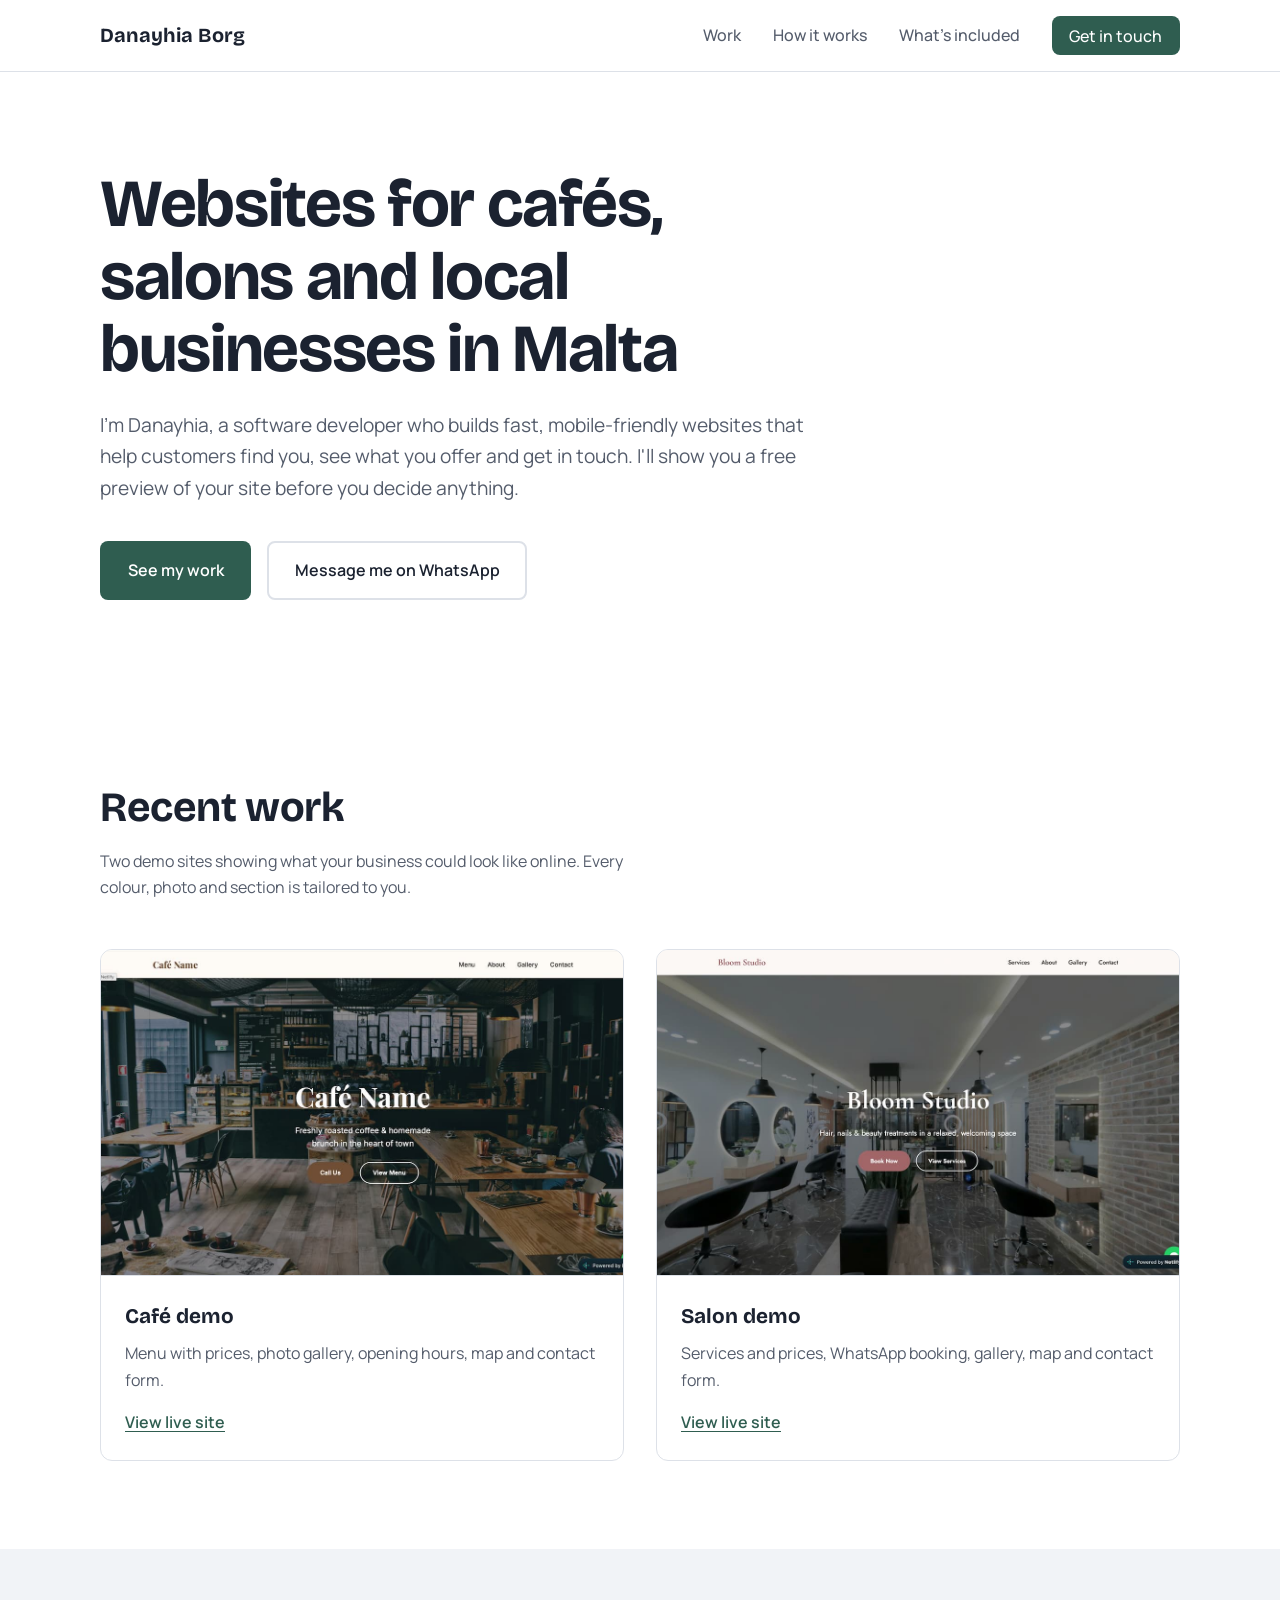
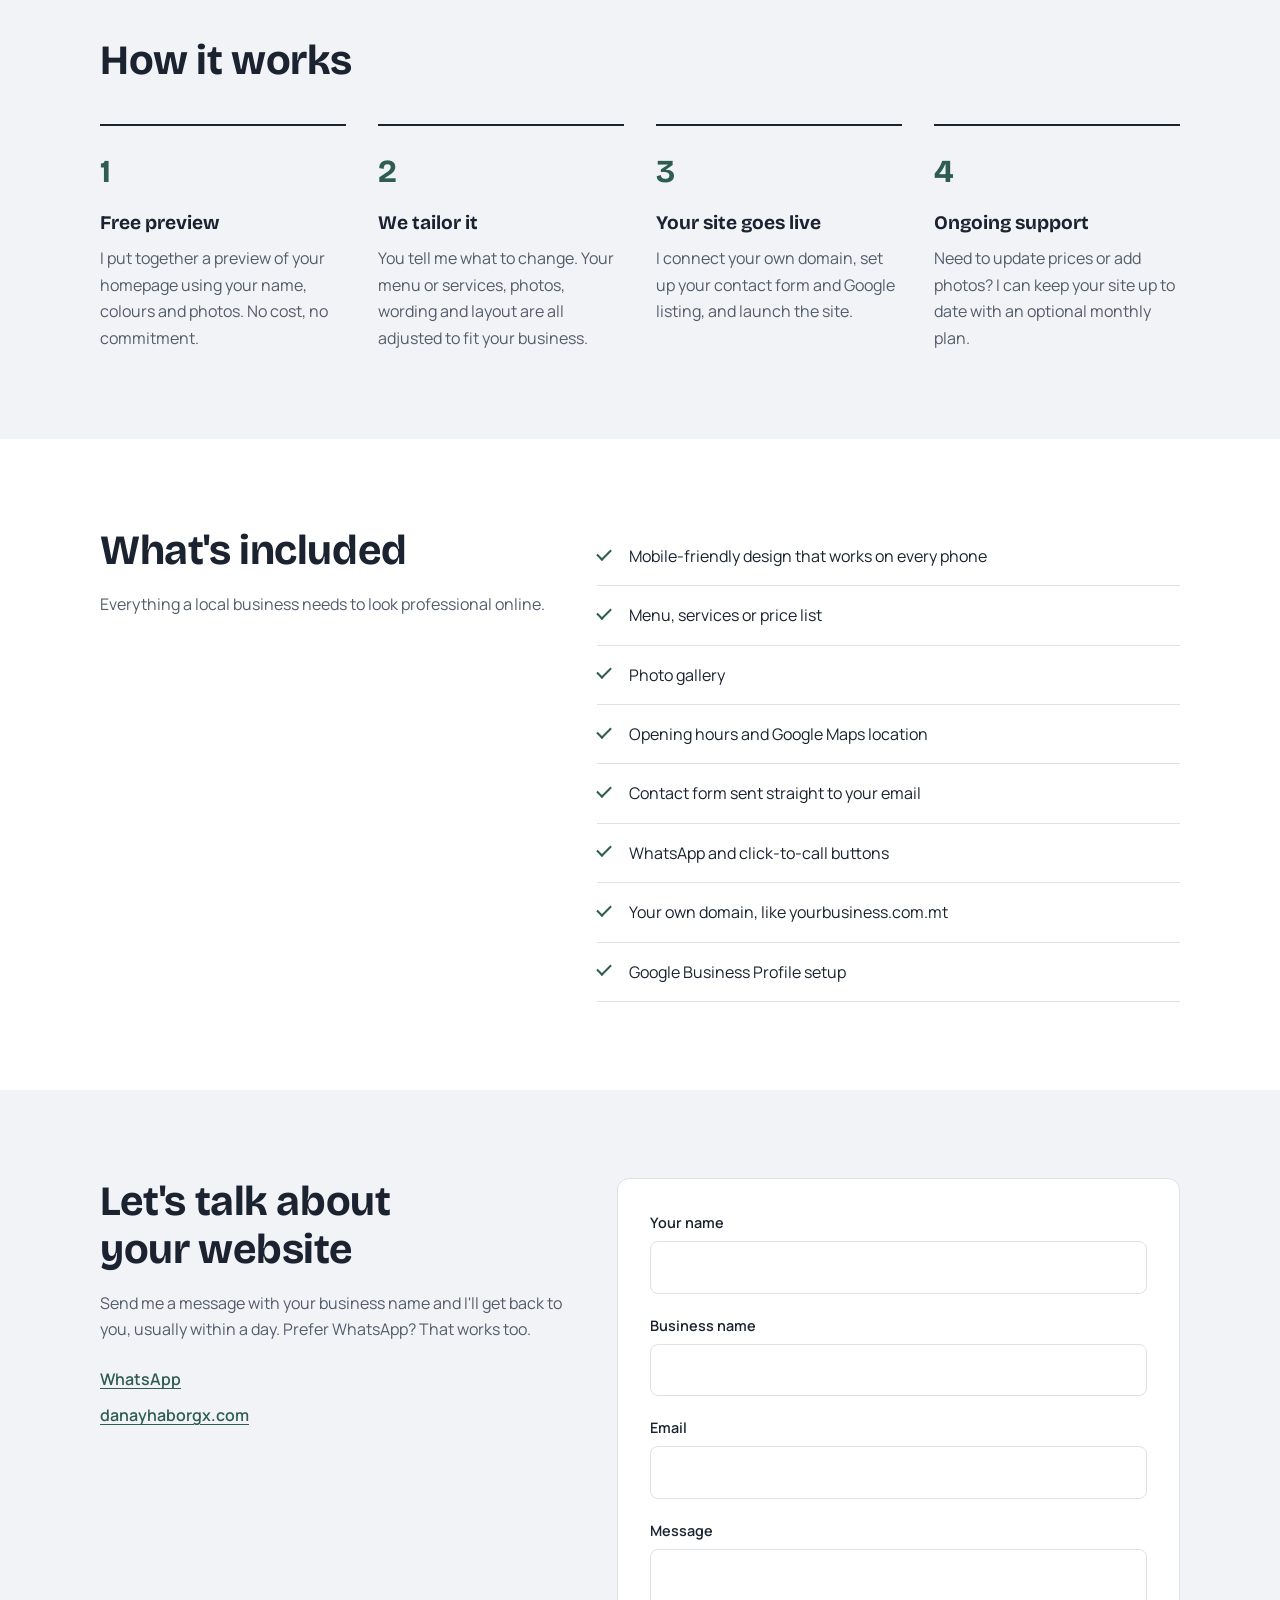
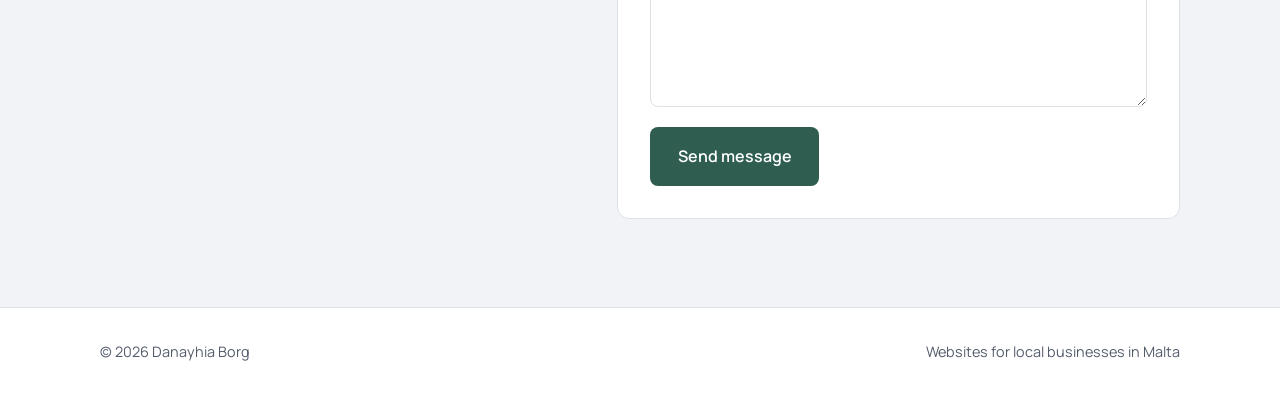
==== index.html @ 818ffad9 "Portofolio" ====
<!DOCTYPE html>
<html lang="en">

<head>
    <meta charset="UTF-8">
    <meta name="viewport" content="width=device-width, initial-scale=1.0">
    <title>Danayhia Borg | Websites for Local Businesses in Malta</title>
    <meta name="description" content="I design and build websites for cafés, salons and local businesses in Malta.">

    <link rel="preconnect" href="https://fonts.googleapis.com">
    <link rel="preconnect" href="https://fonts.gstatic.com" crossorigin>
    <link
        href="https://fonts.googleapis.com/css2?family=Bricolage+Grotesque:wght@600;700&family=Manrope:wght@400;500;600&display=swap"
        rel="stylesheet">
    <link rel="stylesheet" href="css/style.css">
</head>

<body>

    <header class="site-header">
        <div class="container header-inner">
            <a href="#" class="logo">Danayhia Borg</a>

            <button class="nav-toggle" aria-label="Open menu" aria-expanded="false">
                <span></span><span></span><span></span>
            </button>

            <nav class="site-nav">
                <ul>
                    <li><a href="#work">Work</a></li>
                    <li><a href="#process">How it works</a></li>
                    <li><a href="#included">What's included</a></li>
                    <li><a href="#contact" class="nav-cta">Get in touch</a></li>
                </ul>
            </nav>
        </div>
    </header>

    <main>

        <!-- ===== Hero ===== -->
        <section class="hero">
            <div class="container">
                <h1>Websites for cafés, salons and local businesses in Malta</h1>
                <p class="hero-text">I'm Danayhia, a software developer who builds fast, mobile-friendly websites that
                    help customers find you, see what you offer and get in touch. I'll show you a free preview of your
                    site before you decide anything.</p>
                <div class="hero-buttons">
                    <a href="#work" class="btn btn-primary">See my work</a>
                    <a href="https://wa.me/35699587318" class="btn btn-secondary" target="_blank" rel="noopener">Message
                        me on WhatsApp</a>
                </div>
            </div>
        </section>

        <!-- ===== Work ===== -->
        <section id="work" class="section">
            <div class="container">
                <h2 class="section-title">Recent work</h2>
                <p class="section-intro">Two demo sites showing what your business could look like online. Every colour,
                    photo and section is tailored to you.</p>

                <div class="work-grid">
                    <a href="https://cafe-demo-danayhia.netlify.app" class="work-card" target="_blank" rel="noopener">
                        <div class="work-image">
                            <img src="images/cafe-demo.png" alt="Homepage of the café demo website" loading="lazy">
                        </div>
                        <div class="work-info">
                            <h3>Café demo</h3>
                            <p>Menu with prices, photo gallery, opening hours, map and contact form.</p>
                            <span class="work-link">View live site</span>
                        </div>
                    </a>

                    <a href="https://salon-demo-danayhia.netlify.app" class="work-card" target="_blank" rel="noopener">
                        <div class="work-image">
                            <img src="images/salon-demo.png" alt="Homepage of the salon demo website" loading="lazy">
                        </div>
                        <div class="work-info">
                            <h3>Salon demo</h3>
                            <p>Services and prices, WhatsApp booking, gallery, map and contact form.</p>
                            <span class="work-link">View live site</span>
                        </div>
                    </a>
                </div>
            </div>
        </section>

        <!-- ===== How it works ===== -->
        <section id="process" class="section section-alt">
            <div class="container">
                <h2 class="section-title">How it works</h2>
                <ol class="steps">
                    <li>
                        <h3>Free preview</h3>
                        <p>I put together a preview of your homepage using your name, colours and photos. No cost, no
                            commitment.</p>
                    </li>
                    <li>
                        <h3>We tailor it</h3>
                        <p>You tell me what to change. Your menu or services, photos, wording and layout are all
                            adjusted to fit your business.</p>
                    </li>
                    <li>
                        <h3>Your site goes live</h3>
                        <p>I connect your own domain, set up your contact form and Google listing, and launch the site.
                        </p>
                    </li>
                    <li>
                        <h3>Ongoing support</h3>
                        <p>Need to update prices or add photos? I can keep your site up to date with an optional monthly
                            plan.</p>
                    </li>
                </ol>
            </div>
        </section>

        <!-- ===== What's included ===== -->
        <section id="included" class="section">
            <div class="container included-grid">
                <div>
                    <h2 class="section-title">What's included</h2>
                    <p class="section-intro">Everything a local business needs to look professional online.</p>
                </div>
                <ul class="included-list">
                    <li>Mobile-friendly design that works on every phone</li>
                    <li>Menu, services or price list</li>
                    <li>Photo gallery</li>
                    <li>Opening hours and Google Maps location</li>
                    <li>Contact form sent straight to your email</li>
                    <li>WhatsApp and click-to-call buttons</li>
                    <li>Your own domain, like yourbusiness.com.mt</li>
                    <li>Google Business Profile setup</li>
                </ul>
            </div>
        </section>

        <!-- ===== Contact ===== -->
        <section id="contact" class="section section-alt">
            <div class="container contact-grid">
                <div class="contact-text">
                    <h2 class="section-title">Let's talk about your website</h2>
                    <p>Send me a message with your business name and I'll get back to you, usually within a day. Prefer
                        WhatsApp? That works too.</p>
                    <ul class="contact-links">
                        <li><a href="https://wa.me/35699587318" target="_blank" rel="noopener">WhatsApp</a></li>
                        <li><a href="mailto:danayhiaborgx.com">danayhaborgx.com</a></li>
                    </ul>
                </div>

                <form class="contact-form" action="https://formspree.io/f/https://formspree.io/f/mljgdgro" method="POST">
                    <label for="name">Your name</label>
                    <input type="text" id="name" name="name" required>

                    <label for="business">Business name</label>
                    <input type="text" id="business" name="business">

                    <label for="email">Email</label>
                    <input type="email" id="email" name="email" required>

                    <label for="message">Message</label>
                    <textarea id="message" name="message" rows="5" required></textarea>

                    <button type="submit" class="btn btn-primary">Send message</button>
                </form>
            </div>
        </section>

    </main>

    <footer class="site-footer">
        <div class="container footer-inner">
            <p>&copy; 2026 Danayhia Borg</p>
            <p>Websites for local businesses in Malta</p>
        </div>
    </footer>

    <script src="js/script.js"></script>
</body>

</html>
---- css/style.css ----
/* ===== Theme ===== */
:root {
    --ink: #1b2230;
    --ink-soft: #545c6b;
    --paper: #ffffff;
    --paper-alt: #f1f3f7;
    --accent: #2f5d50;
    --accent-dark: #234840;
    --line: #dde1e8;
    --heading-font: 'Bricolage Grotesque', sans-serif;
    --body-font: 'Manrope', sans-serif;
    --header-height: 72px;
}

/* ===== Reset & base ===== */
*,
*::before,
*::after {
    box-sizing: border-box;
    margin: 0;
    padding: 0;
}

html {
    scroll-behavior: smooth;
    scroll-padding-top: var(--header-height);
}

body {
    font-family: var(--body-font);
    color: var(--ink);
    background: var(--paper);
    line-height: 1.65;
}

img {
    max-width: 100%;
    display: block;
}

a {
    color: inherit;
    text-decoration: none;
}

a:focus-visible,
button:focus-visible {
    outline: 2px solid var(--accent);
    outline-offset: 3px;
}

.container {
    width: 90%;
    max-width: 1080px;
    margin: 0 auto;
}

/* ===== Header ===== */
.site-header {
    position: fixed;
    top: 0;
    left: 0;
    width: 100%;
    height: var(--header-height);
    background: rgba(255, 255, 255, 0.92);
    backdrop-filter: blur(8px);
    border-bottom: 1px solid var(--line);
    z-index: 100;
}

.header-inner {
    display: flex;
    align-items: center;
    justify-content: space-between;
    height: 100%;
}

.logo {
    font-family: var(--heading-font);
    font-size: 1.25rem;
    font-weight: 700;
}

.site-nav ul {
    list-style: none;
    display: flex;
    align-items: center;
    gap: 2rem;
}

.site-nav a {
    font-weight: 500;
    color: var(--ink-soft);
    transition: color 0.2s;
}

.site-nav a:hover {
    color: var(--ink);
}

.site-nav .nav-cta {
    background: var(--accent);
    color: var(--paper);
    padding: 0.55rem 1.1rem;
    border-radius: 8px;
}

.site-nav .nav-cta:hover {
    background: var(--accent-dark);
    color: var(--paper);
}

.nav-toggle {
    display: none;
}

/* ===== Hero ===== */
.hero {
    padding: calc(var(--header-height) + 6rem) 0 6rem;
}

.hero h1 {
    font-family: var(--heading-font);
    font-size: clamp(2.4rem, 6vw, 4.2rem);
    line-height: 1.08;
    letter-spacing: -0.02em;
    max-width: 16ch;
    margin-bottom: 1.5rem;
    text-wrap: balance;
}

.hero-text {
    font-size: clamp(1.05rem, 2vw, 1.2rem);
    color: var(--ink-soft);
    max-width: 60ch;
    margin-bottom: 2.25rem;
}

.hero-buttons {
    display: flex;
    flex-wrap: wrap;
    gap: 1rem;
}

/* ===== Buttons ===== */
.btn {
    display: inline-block;
    font: inherit;
    font-weight: 600;
    padding: 0.9rem 1.6rem;
    border-radius: 8px;
    border: 2px solid transparent;
    cursor: pointer;
    transition: background 0.2s, border-color 0.2s;
}

.btn-primary {
    background: var(--accent);
    color: var(--paper);
}

.btn-primary:hover {
    background: var(--accent-dark);
}

.btn-secondary {
    border-color: var(--line);
    color: var(--ink);
}

.btn-secondary:hover {
    border-color: var(--ink);
}

/* ===== Sections ===== */
.section {
    padding: 5.5rem 0;
}

.section-alt {
    background: var(--paper-alt);
}

.section-title {
    font-family: var(--heading-font);
    font-size: clamp(1.9rem, 4vw, 2.6rem);
    line-height: 1.15;
    letter-spacing: -0.01em;
    margin-bottom: 1rem;
    text-wrap: balance;
}

.section-intro {
    color: var(--ink-soft);
    max-width: 55ch;
    margin-bottom: 3rem;
}

/* ===== Work ===== */
.work-grid {
    display: grid;
    grid-template-columns: repeat(auto-fit, minmax(300px, 1fr));
    gap: 2rem;
}

.work-card {
    display: block;
    background: var(--paper);
    border: 1px solid var(--line);
    border-radius: 12px;
    overflow: hidden;
    transition: border-color 0.2s;
}

.work-card:hover {
    border-color: var(--ink);
}

.work-image {
    aspect-ratio: 16 / 10;
    overflow: hidden;
    border-bottom: 1px solid var(--line);
}

.work-image img {
    width: 100%;
    height: 100%;
    object-fit: cover;
    object-position: top;
}

.work-info {
    padding: 1.5rem;
}

.work-info h3 {
    font-family: var(--heading-font);
    font-size: 1.3rem;
    margin-bottom: 0.4rem;
}

.work-info p {
    color: var(--ink-soft);
    margin-bottom: 1rem;
}

.work-link {
    font-weight: 600;
    color: var(--accent);
    text-decoration: underline;
    text-underline-offset: 3px;
}

/* ===== How it works ===== */
.steps {
    list-style: none;
    counter-reset: step;
    display: grid;
    grid-template-columns: repeat(auto-fit, minmax(220px, 1fr));
    gap: 2rem;
    margin-top: 2.5rem;
}

.steps li {
    counter-increment: step;
    border-top: 2px solid var(--ink);
    padding-top: 1.25rem;
}

.steps li::before {
    content: counter(step);
    display: block;
    font-family: var(--heading-font);
    font-size: 2rem;
    font-weight: 700;
    color: var(--accent);
    margin-bottom: 0.5rem;
}

.steps h3 {
    font-family: var(--heading-font);
    font-size: 1.2rem;
    margin-bottom: 0.4rem;
}

.steps p {
    color: var(--ink-soft);
}

/* ===== What's included ===== */
.included-grid {
    display: grid;
    grid-template-columns: 1fr 1.3fr;
    gap: 3rem;
    align-items: start;
}

.included-list {
    list-style: none;
}

.included-list li {
    position: relative;
    padding: 1rem 0 1rem 2rem;
    border-bottom: 1px solid var(--line);
}

.included-list li::before {
    content: "";
    position: absolute;
    left: 0;
    top: 1.35rem;
    width: 0.9rem;
    height: 0.5rem;
    border-left: 2px solid var(--accent);
    border-bottom: 2px solid var(--accent);
    transform: rotate(-45deg);
}

/* ===== Contact ===== */
.contact-grid {
    display: grid;
    grid-template-columns: 1fr 1.2fr;
    gap: 3rem;
    align-items: start;
}

.contact-text p {
    color: var(--ink-soft);
    margin-bottom: 1.5rem;
}

.contact-links {
    list-style: none;
    display: grid;
    gap: 0.6rem;
}

.contact-links a {
    font-weight: 600;
    color: var(--accent);
    text-decoration: underline;
    text-underline-offset: 3px;
}

.contact-form {
    display: flex;
    flex-direction: column;
    background: var(--paper);
    border: 1px solid var(--line);
    border-radius: 12px;
    padding: 2rem;
}

.contact-form label {
    font-weight: 600;
    font-size: 0.9rem;
    margin-bottom: 0.4rem;
}

.contact-form input,
.contact-form textarea {
    font: inherit;
    padding: 0.75rem 1rem;
    margin-bottom: 1.25rem;
    border: 1px solid var(--line);
    border-radius: 8px;
    color: var(--ink);
    background: var(--paper);
}

.contact-form input:focus,
.contact-form textarea:focus {
    outline: none;
    border-color: var(--accent);
    box-shadow: 0 0 0 3px color-mix(in srgb, var(--accent) 20%, transparent);
}

.contact-form textarea {
    resize: vertical;
}

.contact-form button {
    align-self: flex-start;
}

/* ===== Footer ===== */
.site-footer {
    border-top: 1px solid var(--line);
    padding: 2rem 0;
    font-size: 0.9rem;
    color: var(--ink-soft);
}

.footer-inner {
    display: flex;
    justify-content: space-between;
    flex-wrap: wrap;
    gap: 1rem;
}

/* ===== Mobile ===== */
@media (max-width: 768px) {
    .nav-toggle {
        display: flex;
        flex-direction: column;
        gap: 5px;
        background: none;
        border: none;
        cursor: pointer;
    }

    .nav-toggle span {
        width: 25px;
        height: 3px;
        background: var(--ink);
        border-radius: 2px;
    }

    .site-nav {
        position: absolute;
        top: var(--header-height);
        left: 0;
        width: 100%;
        background: var(--paper);
        max-height: 0;
        overflow: hidden;
        transition: max-height 0.3s ease;
        border-bottom: 1px solid var(--line);
    }

    .site-nav.open {
        max-height: 320px;
    }

    .site-nav ul {
        flex-direction: column;
        gap: 0;
        padding: 1rem 0;
        text-align: center;
    }

    .site-nav a {
        display: block;
        padding: 0.75rem;
    }

    .site-nav .nav-cta {
        display: inline-block;
        margin-top: 0.5rem;
    }

    .hero {
        padding: calc(var(--header-height) + 3.5rem) 0 4rem;
    }

    .section {
        padding: 4rem 0;
    }

    .included-grid,
    .contact-grid {
        grid-template-columns: 1fr;
        gap: 1.5rem;
    }
}
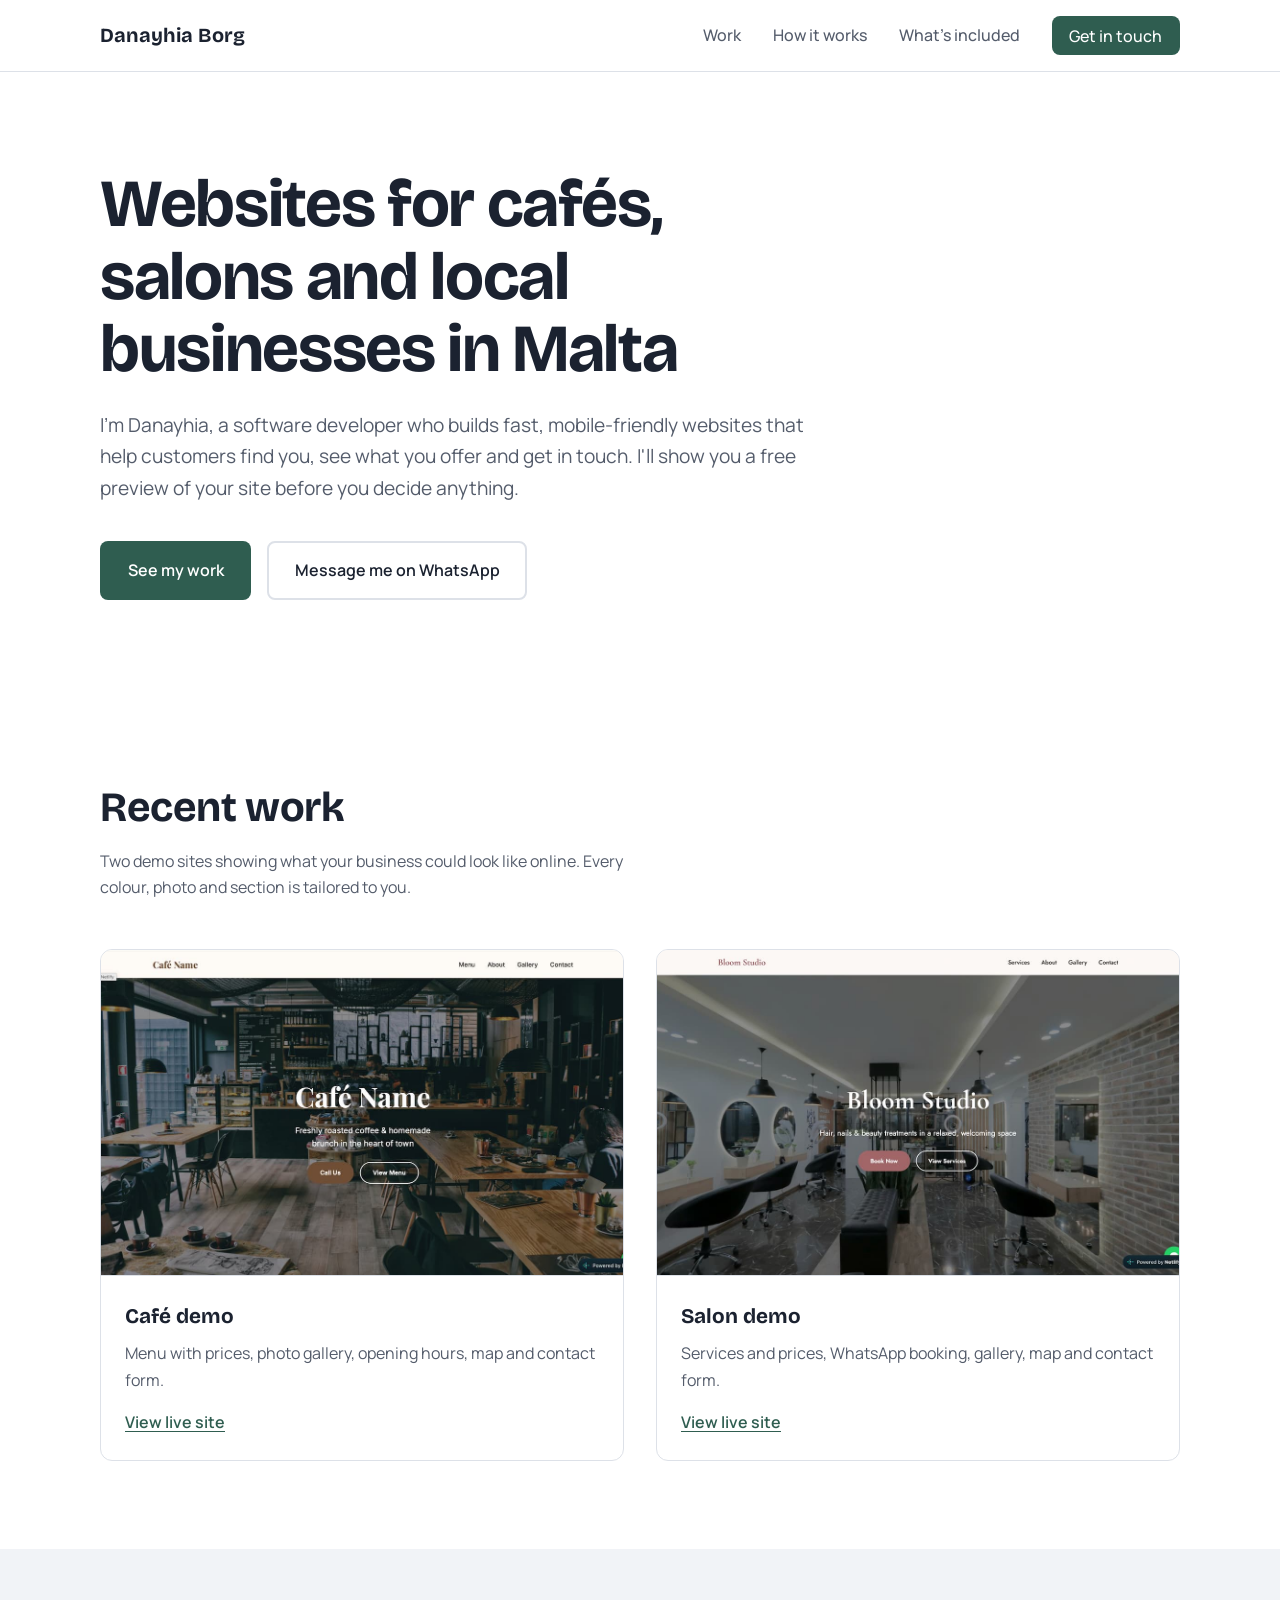
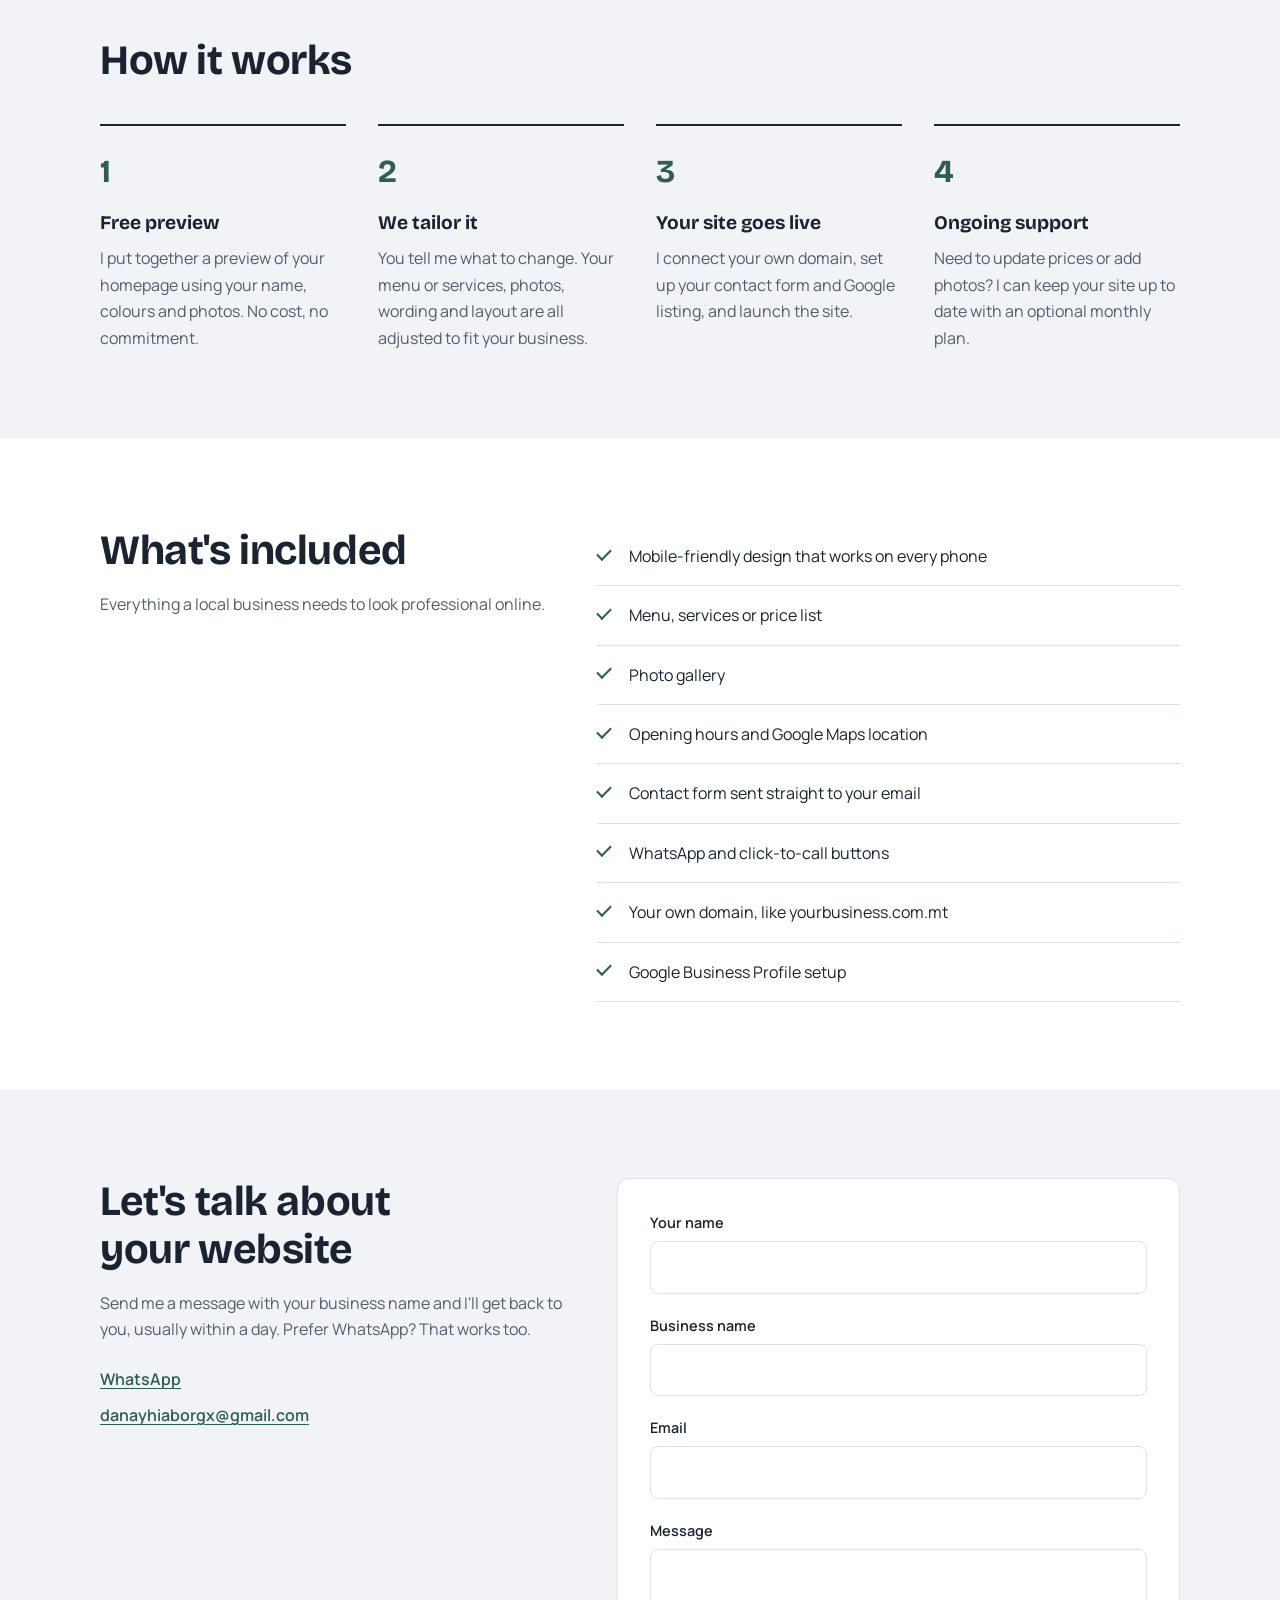
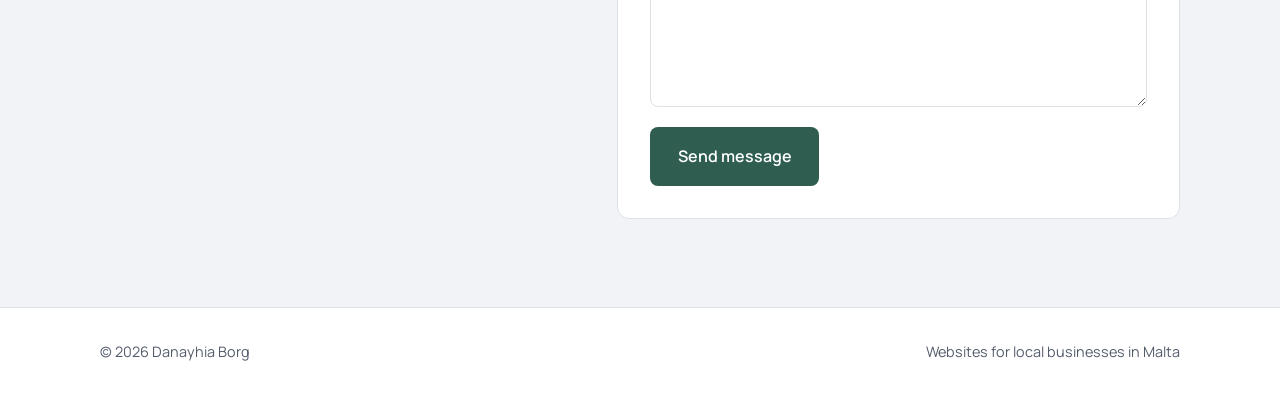
==== commit 8374a037: "Fixing error" ====
--- a/index.html
+++ b/index.html
@@ -144,7 +144,7 @@
                         WhatsApp? That works too.</p>
                     <ul class="contact-links">
                         <li><a href="https://wa.me/35699587318" target="_blank" rel="noopener">WhatsApp</a></li>
-                        <li><a href="mailto:danayhiaborgx.com">danayhaborgx.com</a></li>
+                        <li><a href="mailto:danayhiaborgx@gmail.com">danayhiaborgx@gmail.com</a></li>
                     </ul>
                 </div>
 
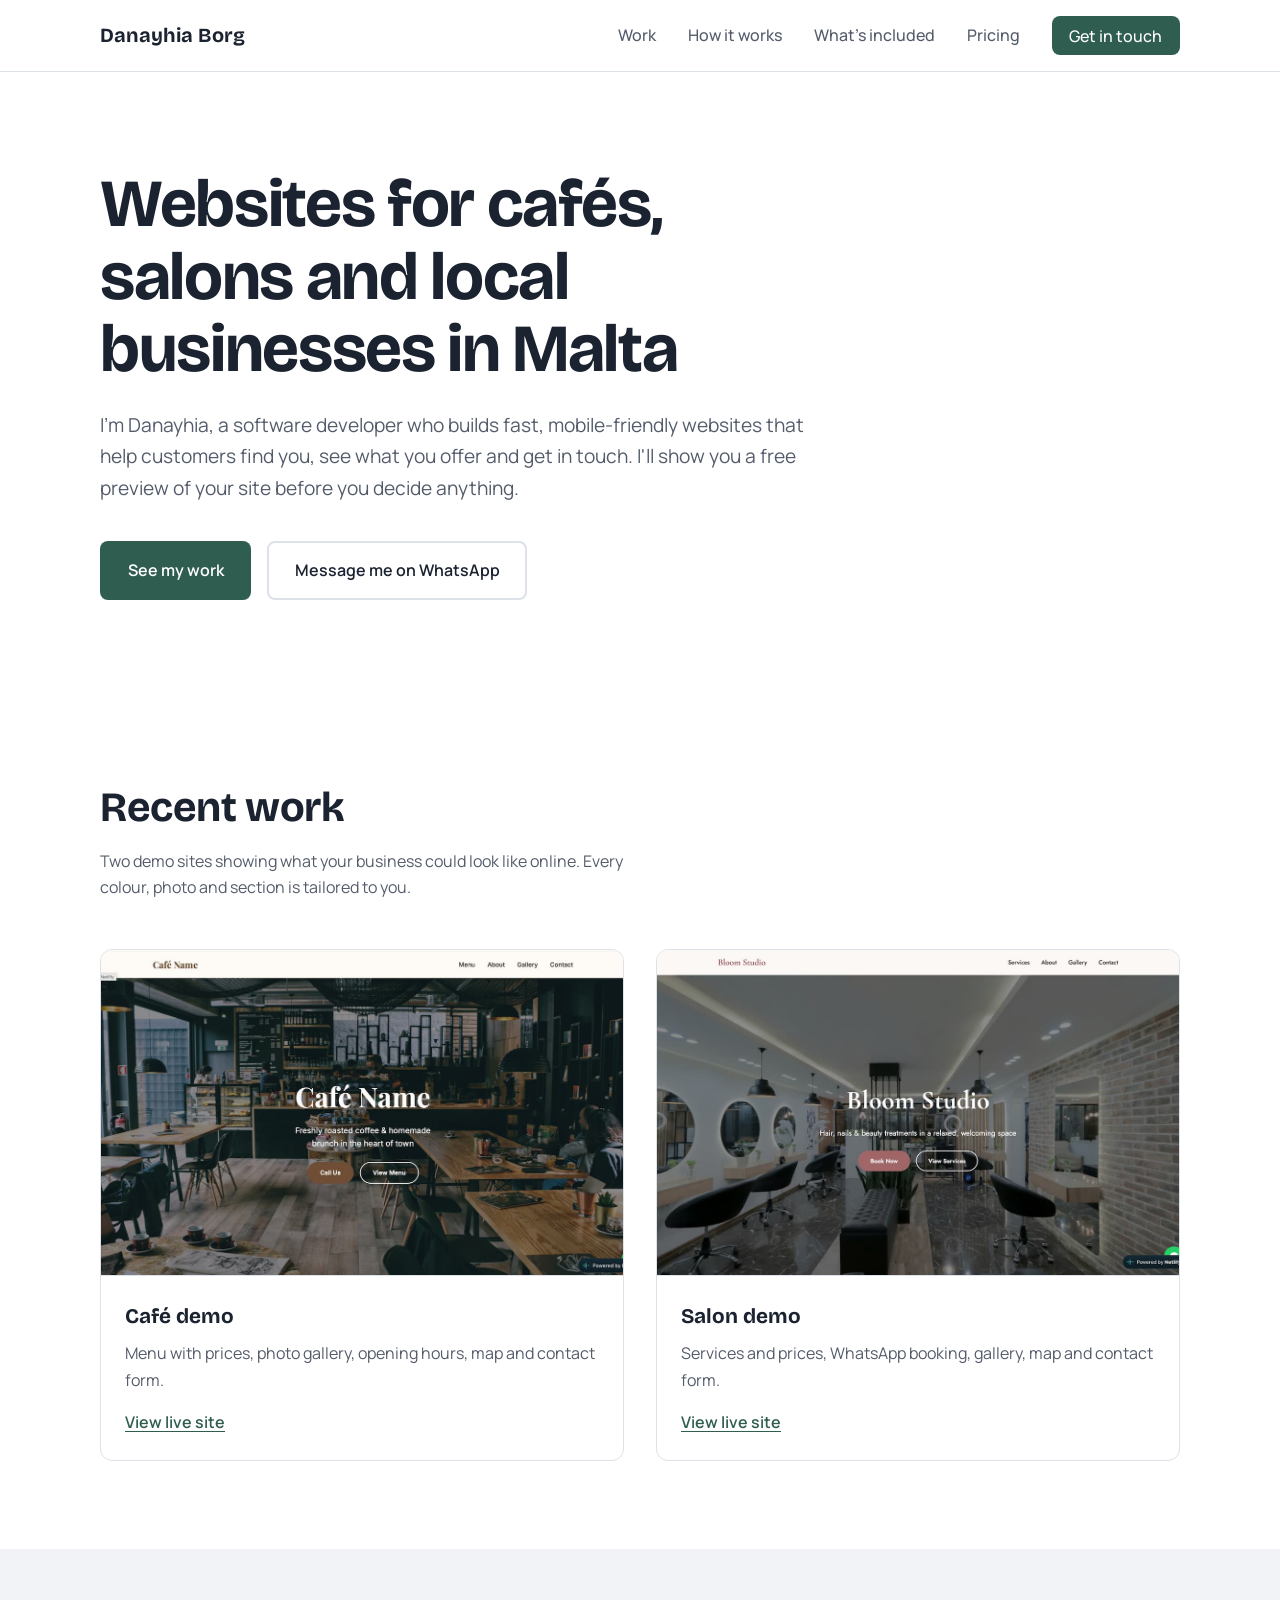
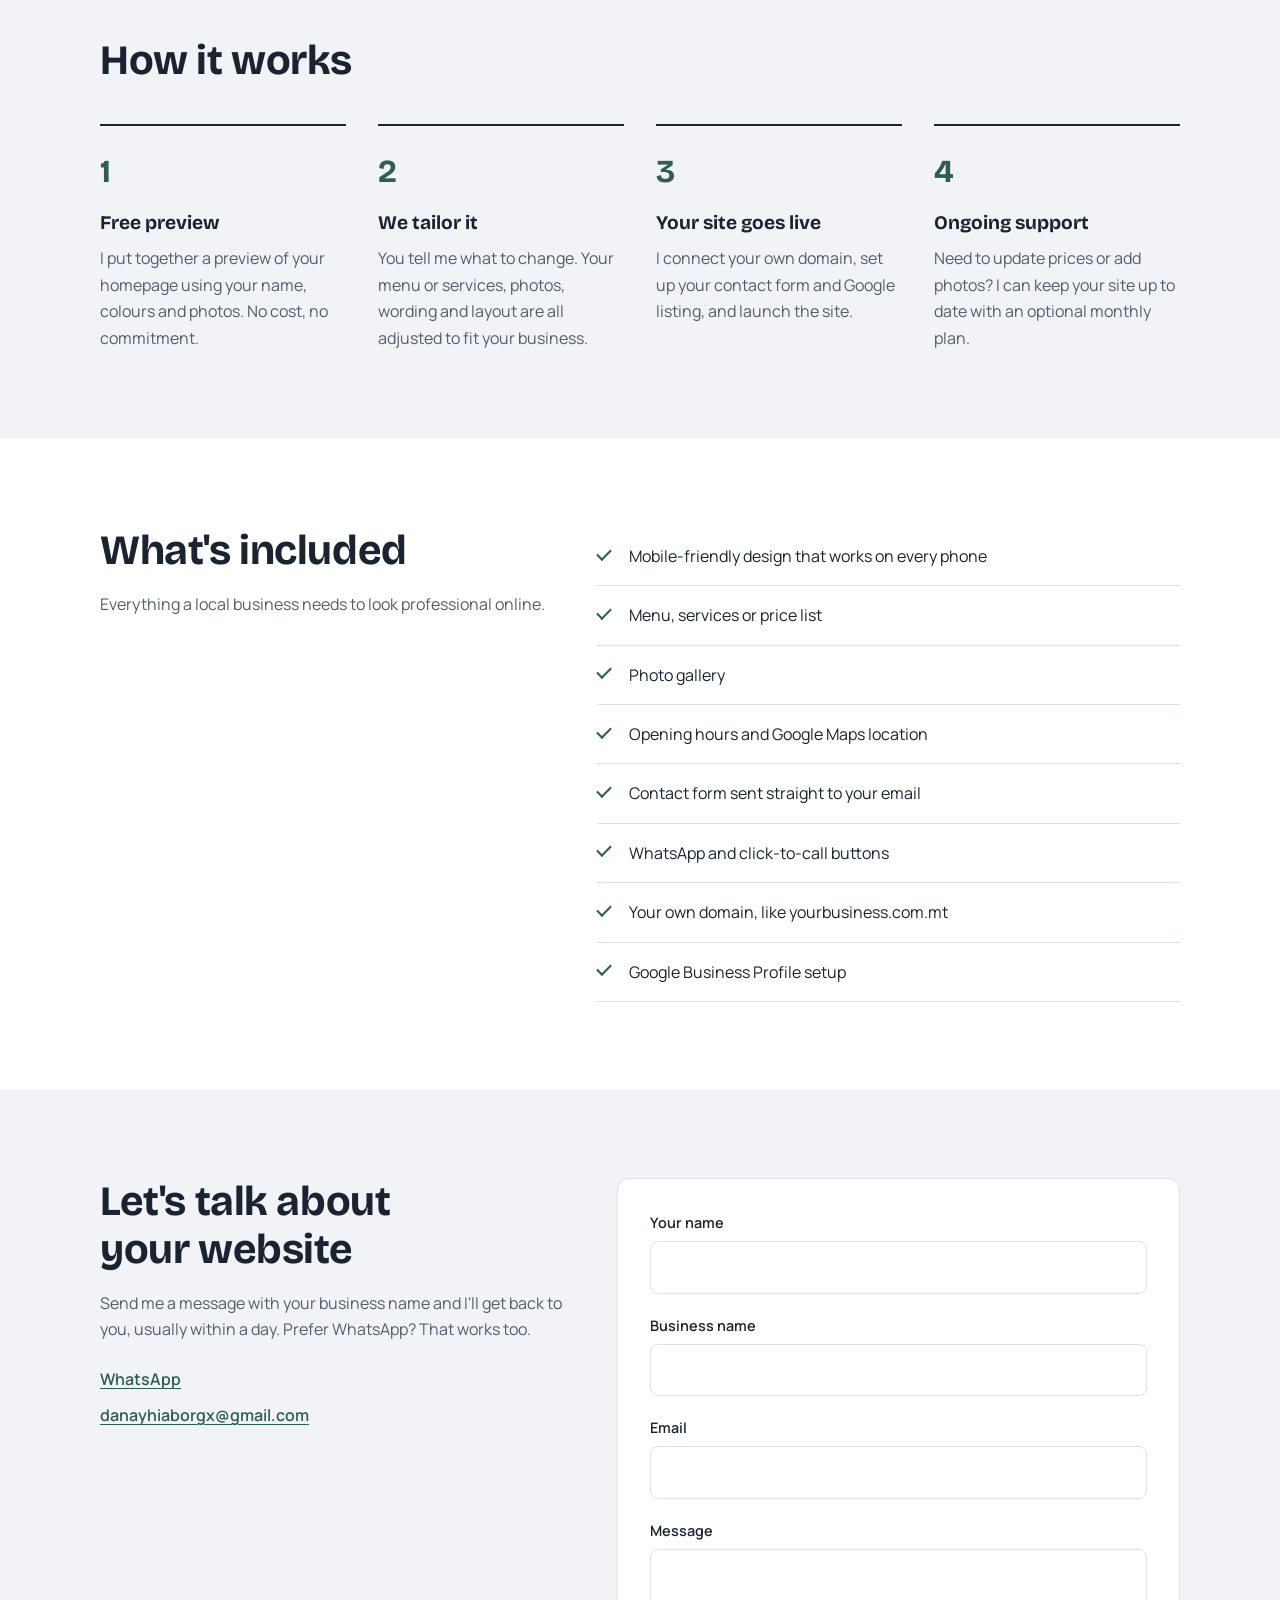
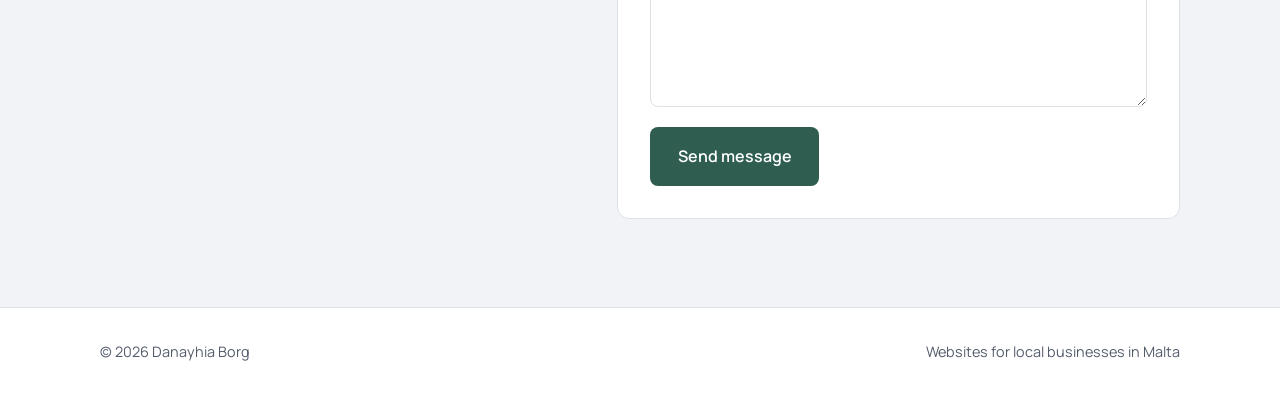
==== commit 602e830c: "adding pricing page" ====
--- a/index.html
+++ b/index.html
@@ -30,6 +30,7 @@
                     <li><a href="#work">Work</a></li>
                     <li><a href="#process">How it works</a></li>
                     <li><a href="#included">What's included</a></li>
+                    <li><a href="pricing.html">Pricing</a></li>
                     <li><a href="#contact" class="nav-cta">Get in touch</a></li>
                 </ul>
             </nav>
